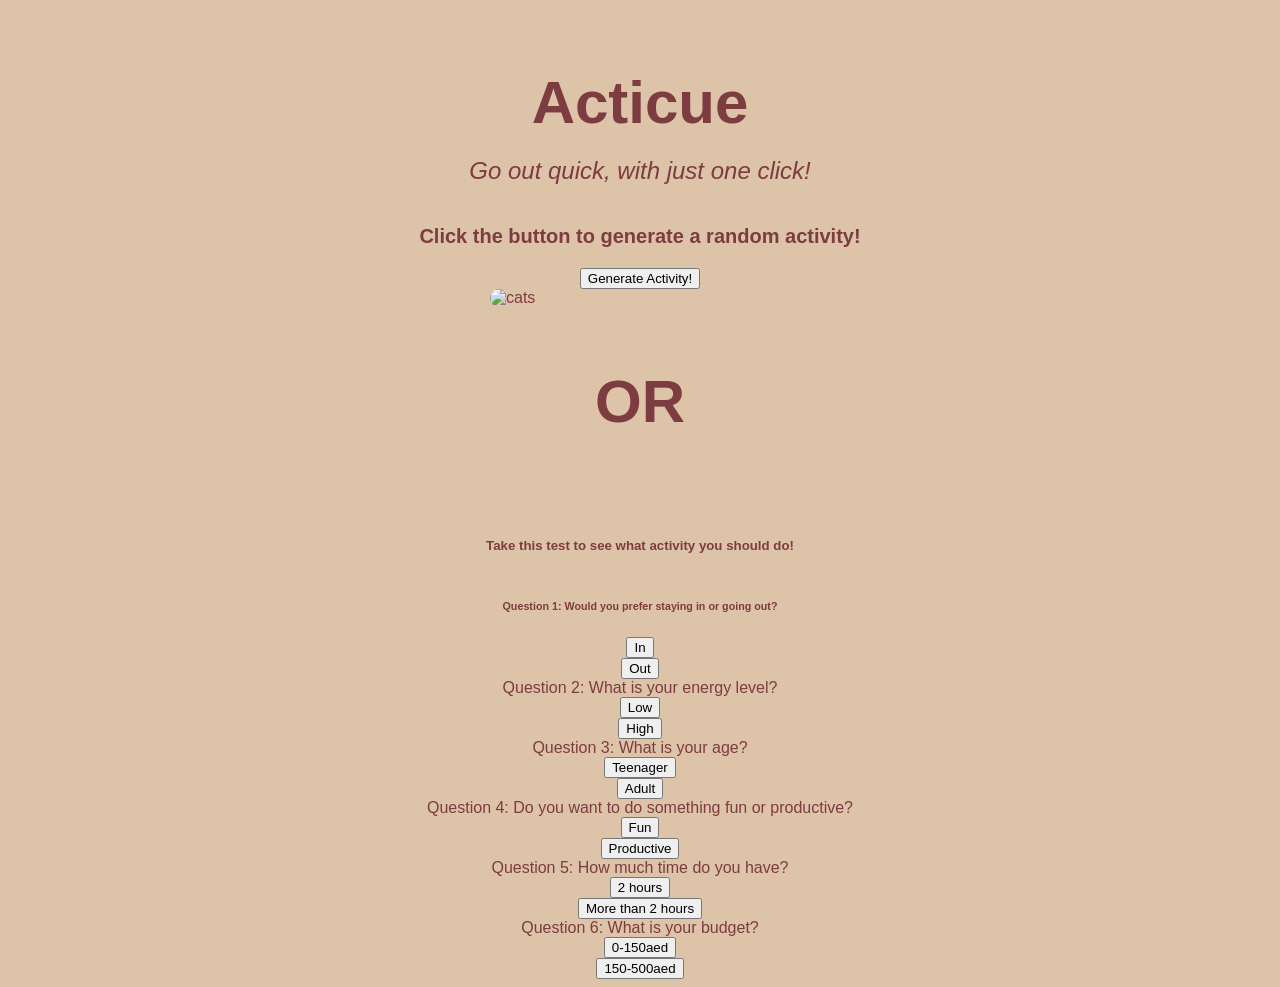
==== index.html @ e68e8514 "Rename sunbeam.html to index.html" ====
<!doctype html>
<html lang="en">
    <head>
        <meta charset="UTF-8"
        <meta name="viewport" content="width=device-width, initial-scale=1.0" />
        <title>Document</title>
        <link rel="stylesheet" href="./styles.css" />
    </head>
    <body>
        <header></header>
        <main>
            <h1>Acticue</h1>
            <h2>Go out quick, with just one click!</h2>
            <h3>Click the button to generate a random activity!</h3> 
            <button onclick="GenerateActivity()">Generate Activity!</button>
            <div>
                 


            </div>
            <img src="C:\Users\obere\Downloads\WhatsApp Image 2026-08-29 at 13.14.04.jpeg" alt="cats" />
            <h4>OR</h4>     
            <h5>Take this test to see what activity you should do!</h5>
            <h6> Question 1: Would you prefer staying in or going out?</h6> 
            <button id="1">In</button>
            <button id="2">Out</button>
            <h7> Question 2: What is your energy level?</h7>   
            <button id1="3"+id>Low</button>
            <button id1="4"+id>High</button>
            <h8>Question 3: What is your age?</h8>   
            <button id2="5"+id1>Teenager</button>
            <button id2="6"+id1>Adult</button>
            <h9>Question 4: Do you want to do something fun or productive?</h9>   
            <button id3="7"+id2>Fun</button>
            <button id3="8"+id2>Productive</button>
            <h10>Question 5: How much time do you have?</h10>   
            <button id4="9"+id3>2 hours</button>
            <button id4="10"+id3>More than 2 hours</button>
            <h11>Question 6: What is your budget?</h11>   
            <button id5="11"+id4>0-150aed</button>
            <button id5="12"+id4>150-500aed</button>

            <div id="quizResult"></div>
           
        
         </main>
        <footer></footer>
    </body>
    <script src="./script.js"></script>
</html>
---- styles.css ----
*{
    font-family: 'Comic Sans MS', cursive, sans-serif;
}
main {
    display: flex;
    flex-direction: column;
    align-items: center;
    justify-content: center;
}
body {
    background-color: #ddc3a8;
    color: #7d3c40;
}
h1 {
    font-size: 60px;
    margin: 0;
    margin-top: 60px;
}
h2 {
    font-style: italic;
    font-weight: 500;
}
img {
    width: 300px;
    border-radius: 20px;
}
h3 {
    font-size: 20px;
    margin-top: 20px;
}
h4 {
    font-size: 60px;
    margin-top: 60px;
}
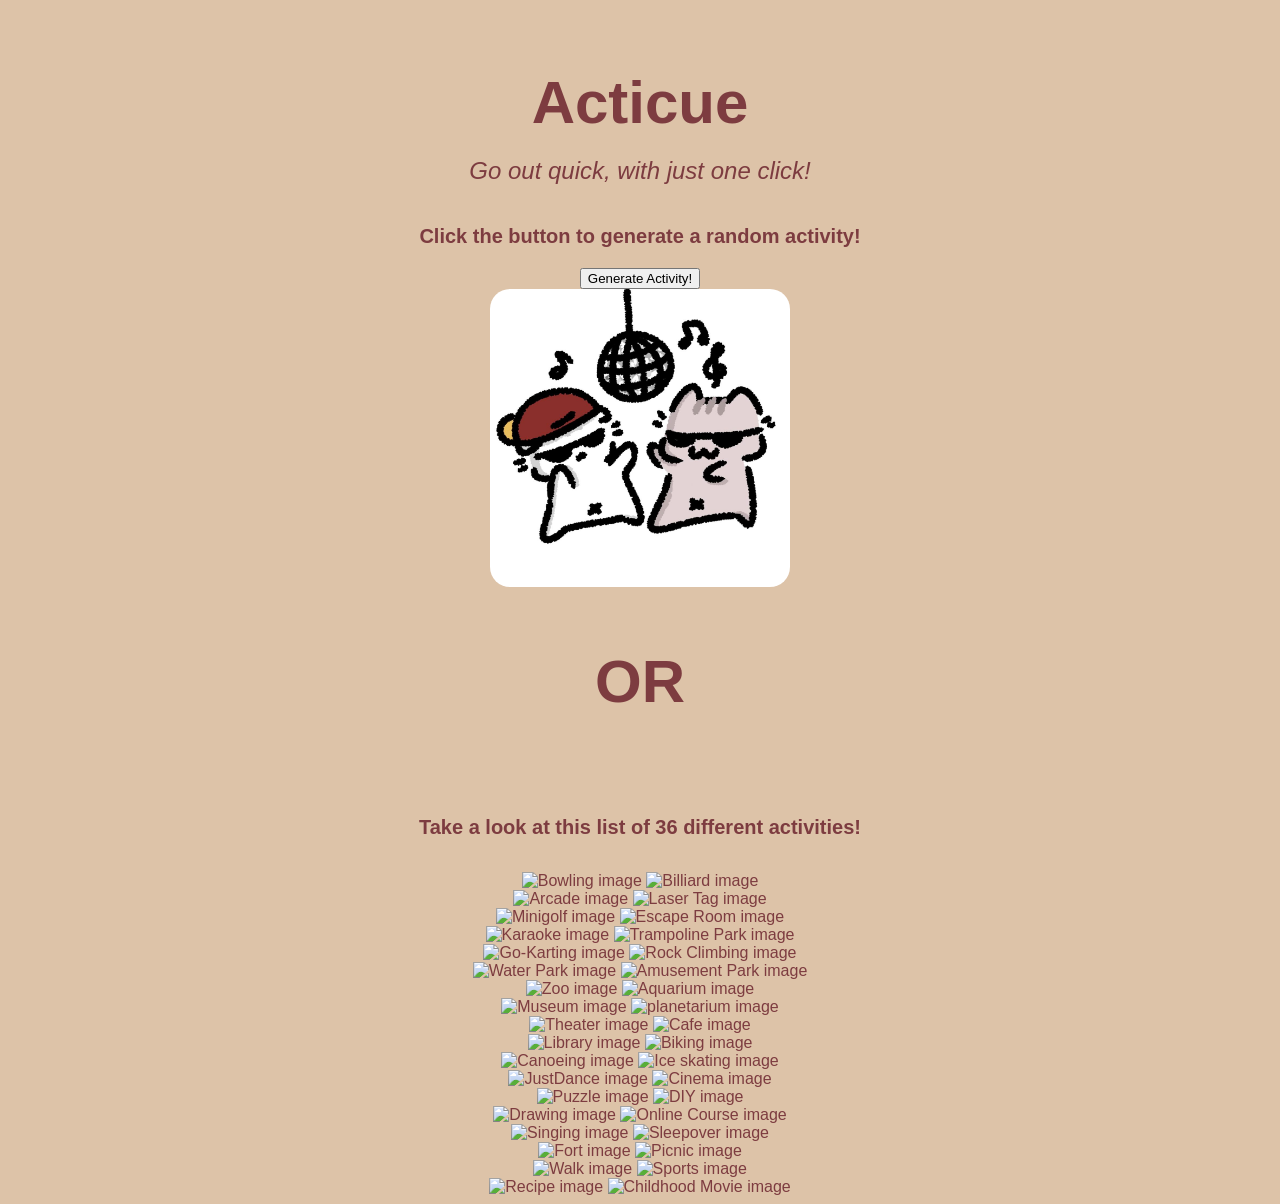
==== commit ca6f36dc: "Rename sunbeam.html to index.html" ====
--- a/index.html
+++ b/index.html
@@ -1,9 +1,9 @@
 <!doctype html>
 <html lang="en">
     <head>
-        <meta charset="UTF-8"
+        <meta charset="UTF-8" />
         <meta name="viewport" content="width=device-width, initial-scale=1.0" />
-        <title>Document</title>
+        <title>Acticue</title>
         <link rel="stylesheet" href="./styles.css" />
     </head>
     <body>
@@ -18,31 +18,82 @@
 
 
             </div>
-            <img src="C:\Users\obere\Downloads\WhatsApp Image 2026-08-29 at 13.14.04.jpeg" alt="cats" />
+            <img id="dancing-cats" src="WhatsApp Image 2026-08-29 at 13.14.04.jpeg" alt="dancing cats =P" />
             <h4>OR</h4>     
-            <h5>Take this test to see what activity you should do!</h5>
-            <h6> Question 1: Would you prefer staying in or going out?</h6> 
-            <button id="1">In</button>
-            <button id="2">Out</button>
-            <h7> Question 2: What is your energy level?</h7>   
-            <button id1="3"+id>Low</button>
-            <button id1="4"+id>High</button>
-            <h8>Question 3: What is your age?</h8>   
-            <button id2="5"+id1>Teenager</button>
-            <button id2="6"+id1>Adult</button>
-            <h9>Question 4: Do you want to do something fun or productive?</h9>   
-            <button id3="7"+id2>Fun</button>
-            <button id3="8"+id2>Productive</button>
-            <h10>Question 5: How much time do you have?</h10>   
-            <button id4="9"+id3>2 hours</button>
-            <button id4="10"+id3>More than 2 hours</button>
-            <h11>Question 6: What is your budget?</h11>   
-            <button id5="11"+id4>0-150aed</button>
-            <button id5="12"+id4>150-500aed</button>
-
-            <div id="quizResult"></div>
-           
-        
+            <h5>Take a look at this list of 36 different activities!</h5>
+            
+            <div class="row1">
+                <img src="C:\Users\obere\Downloads\bowlingactivity.png" alt="Bowling image">
+                <img src="C:\Users\obere\Downloads\Billiard.jpeg" alt="Billiard image">
+            </div>
+            <div class="row2">
+                <img src="C:\Users\obere\Downloads\arcade.jpeg" alt="Arcade image">
+                <img src="C:\Users\obere\Downloads\lasertag.jpeg" alt="Laser Tag image">
+            </div>
+            <div class="row3">
+                <img src="C:\Users\obere\Downloads\minigolf.jpeg" alt="Minigolf image">
+                <img src="C:\Users\obere\Downloads\escaperoom.jpeg" alt="Escape Room image">
+            </div>
+            <div class="row4">
+                <img src="C:\Users\obere\Downloads\karaoke.jpeg" alt="Karaoke image">
+                <img src="C:\Users\obere\Downloads\trampolinepark.jpeg" alt="Trampoline Park image">
+            </div>
+            <div class="row5">
+                <img src="C:\Users\obere\Downloads\gokarting.jpeg" alt="Go-Karting image">
+                <img src="C:\Users\obere\Downloads\Acticue\rockclimb.jpeg" alt="Rock Climbing image">
+            </div>
+            <div class="row6">
+                <img src="C:\Users\obere\Downloads\Acticue\waterpark.jpeg" alt="Water Park image">
+                <img src="C:\Users\obere\Downloads\Acticue\amusementpark.jpeg" alt="Amusement Park image">
+            </div>
+            <div class="row7">
+                <img src="C:\Users\obere\Downloads\Acticue\animal.jpeg" alt="Zoo image">
+                <img src="C:\Users\obere\Downloads\Acticue\aquarium.jpeg" alt="Aquarium image">
+            </div>
+            <div class="row8">
+                <img src="C:\Users\obere\Downloads\Acticue\museum.jpeg" alt="Museum image">
+                <img src="C:\Users\obere\Downloads\Acticue\planetarium.jpeg" alt="planetarium image">
+            </div>
+            <div class="row9">
+                <img src="C:\Users\obere\Downloads\Acticue\theatre.jpeg" alt="Theater image">
+                <img src="C:\Users\obere\Downloads\Acticue\cafe.jpeg" alt="Cafe image">
+            </div>
+            <div class="row10">
+                <img src="C:\Users\obere\Downloads\Acticue\library.jpeg" alt="Library image">
+                <img src="C:\Users\obere\Downloads\Acticue\biking.jpeg" alt="Biking image">
+            </div>
+            <div class="row11">
+                <img src="C:\Users\obere\Downloads\canoeing.jpeg" alt="Canoeing image">
+                <img src="C:\Users\obere\Downloads\Acticue\iceskating.jpeg" alt="Ice skating image">
+            </div>
+            <div class="row12">
+                <img src="C:\Users\obere\Downloads\Acticue\justdance.jpeg" alt="JustDance image">
+                <img src="C:\Users\obere\Downloads\Acticue\cinema.jpeg" alt="Cinema image">
+            </div>
+            <div class="row13">
+                <img src="C:\Users\obere\Downloads\puzzle.jpeg" alt="Puzzle image">
+                <img src="C:\Users\obere\Downloads\DIY.jpeg" alt="DIY image">
+            </div>
+            <div class="row14">
+                <img src="C:\Users\obere\Downloads\draw.jpeg" alt="Drawing image">
+                <img src="C:\Users\obere\Downloads\course.jpeg" alt="Online Course image">
+            </div>
+            <div class="row15">
+                <img src="C:\Users\obere\Downloads\sing.jpeg" alt="Singing image">
+                <img src="C:\Users\obere\Downloads\sleepover.jpeg" alt="Sleepover image">
+            </div>
+            <div class="row16">
+                <img src="C:\Users\obere\Downloads\fort.jpeg" alt="Fort image">
+                <img src="C:\Users\obere\Downloads\picnic.jpeg" alt="Picnic image">
+            </div>
+            <div class="row17">
+                <img src="C:\Users\obere\Downloads\walk.jpeg" alt="Walk image">
+                <img src="C:\Users\obere\Downloads\sport.jpeg" alt="Sports image">
+            </div>
+            <div class="row18">
+                <img id="recipe" src="C:\Users\obere\Downloads\recipe.jpeg" alt="Recipe image">
+                <img id="childmovie" src="C:\Users\obere\Downloads\childhoodmovie.jpeg" alt="Childhood Movie image">
+            </div>
          </main>
         <footer></footer>
     </body>
--- a/styles.css
+++ b/styles.css
@@ -20,7 +20,7 @@
     font-style: italic;
     font-weight: 500;
 }
-img {
+#dancing-cats {
     width: 300px;
     border-radius: 20px;
 }
@@ -31,4 +31,62 @@
 h4 {
     font-size: 60px;
     margin-top: 60px;
+}
+h5 {
+    font-size: 20px;
+    margin-top: 20px;
+}
+.row1 img {
+  width: 600px;
+}
+.row2 img {
+  width: 600px;
+}
+.row3 img {
+  width: 600px;
+}
+.row4 img {
+  width: 600px;
+}
+.row5 img {
+  width: 600px;
+}
+.row6 img {
+  width: 600px;
+}
+.row7 img {
+  width: 600px;
+}
+.row8 img {
+  width: 600px;
+}
+.row9 img {
+  width: 600px;
+}
+.row10 img {
+  width: 600px;
+}
+.row11 img {
+  width: 600px;
+}
+.row12 img {
+  width: 600px;
+}
+.row13 img {
+  width: 600px;
+}
+.row14 img {
+  width: 600px;
+}
+.row15 img {
+  width: 600px;
+}
+.row16 img {
+  width: 600px;
+}
+.row17 img {
+  width: 600px;
+}
+.row18 img {
+    width: 600px;
 }
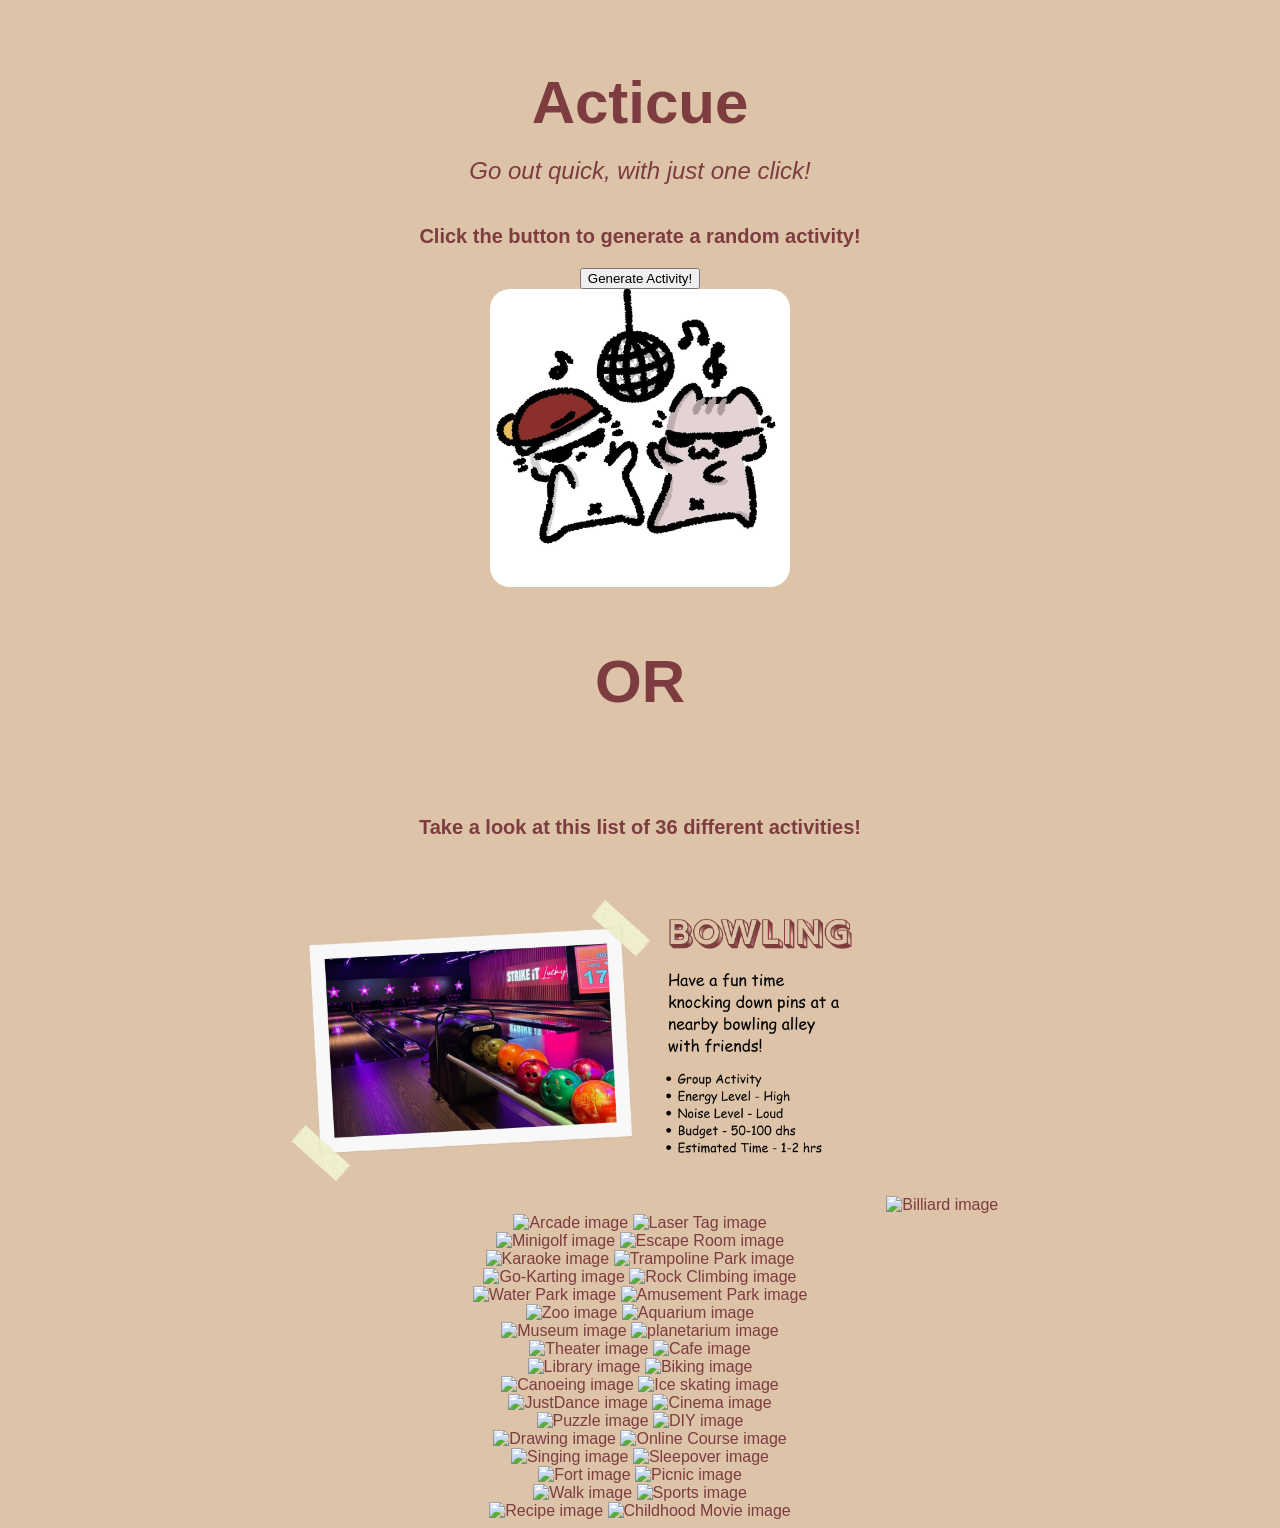
==== commit d7b1878f: "Update index.html" ====
--- a/index.html
+++ b/index.html
@@ -23,7 +23,7 @@
             <h5>Take a look at this list of 36 different activities!</h5>
             
             <div class="row1">
-                <img src="C:\Users\obere\Downloads\bowlingactivity.png" alt="Bowling image">
+                <img src="bowlingactivity.png" alt="Bowling image">
                 <img src="C:\Users\obere\Downloads\Billiard.jpeg" alt="Billiard image">
             </div>
             <div class="row2">
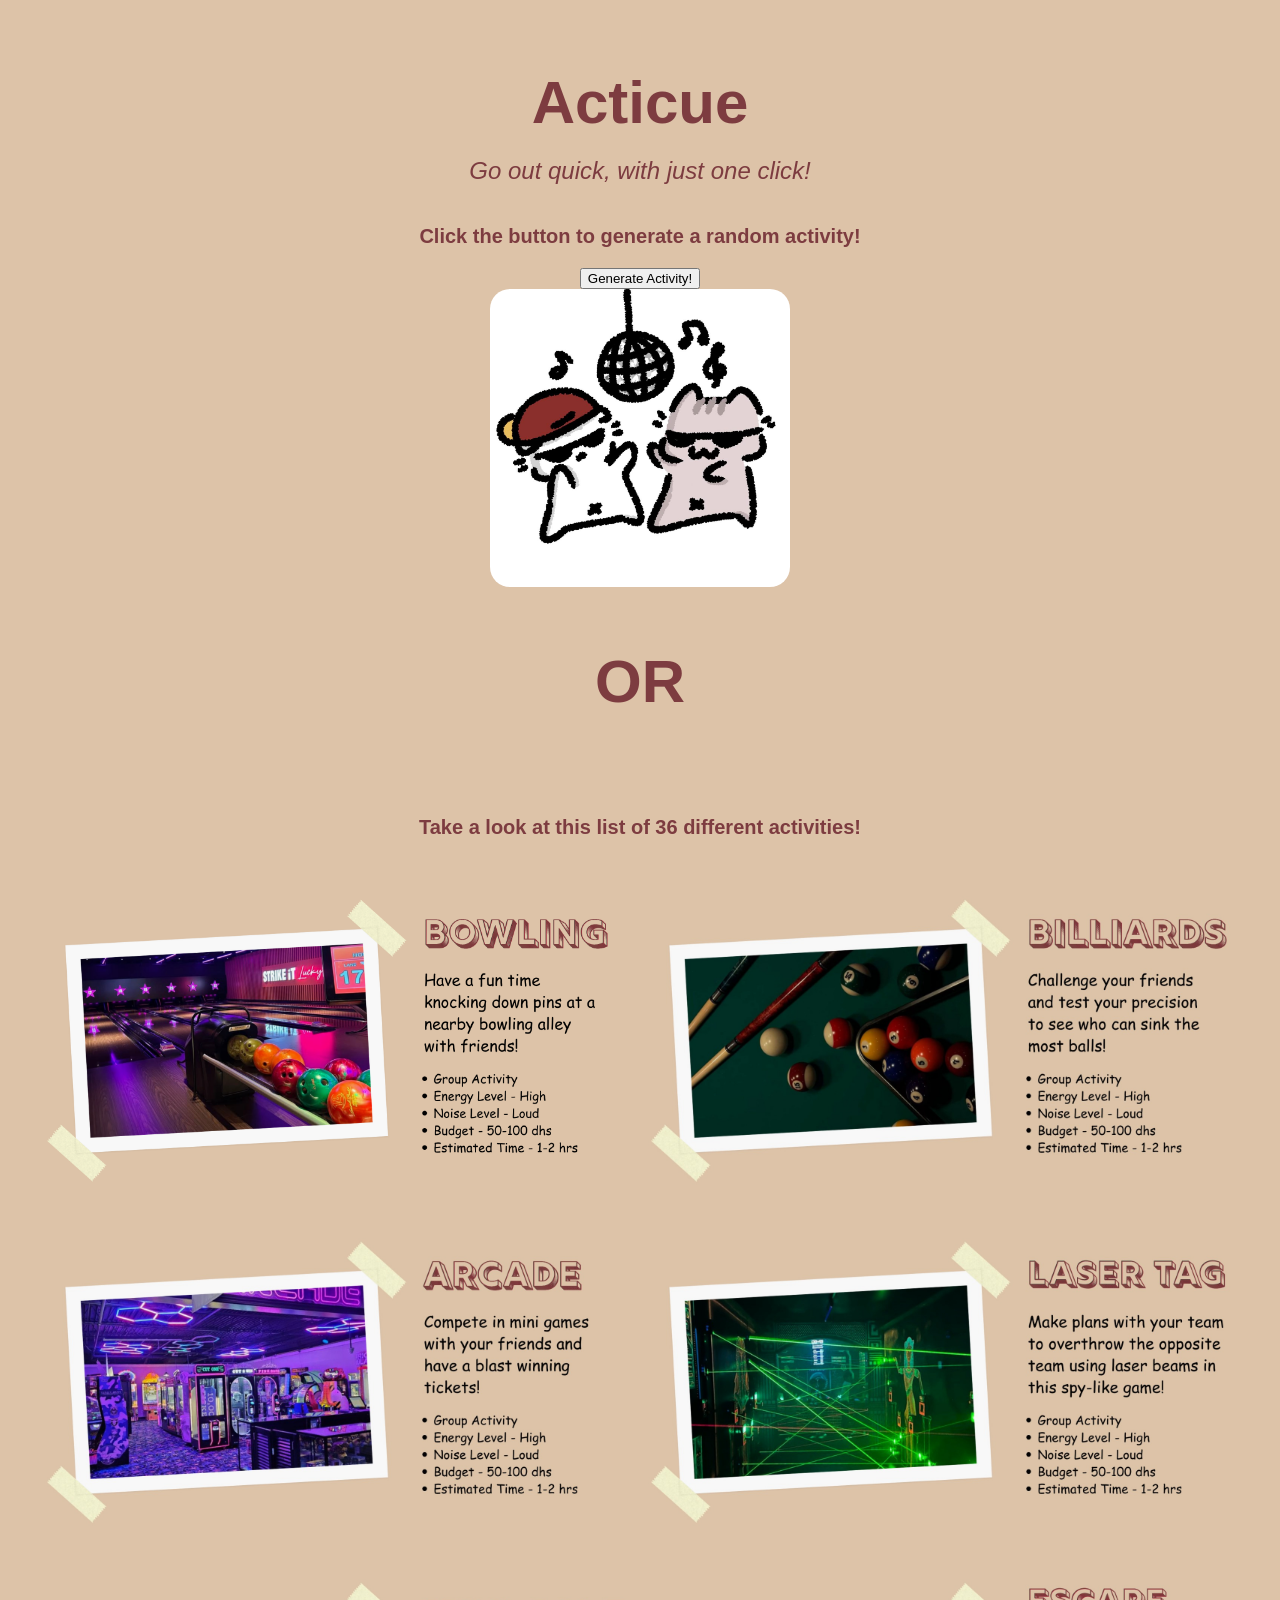
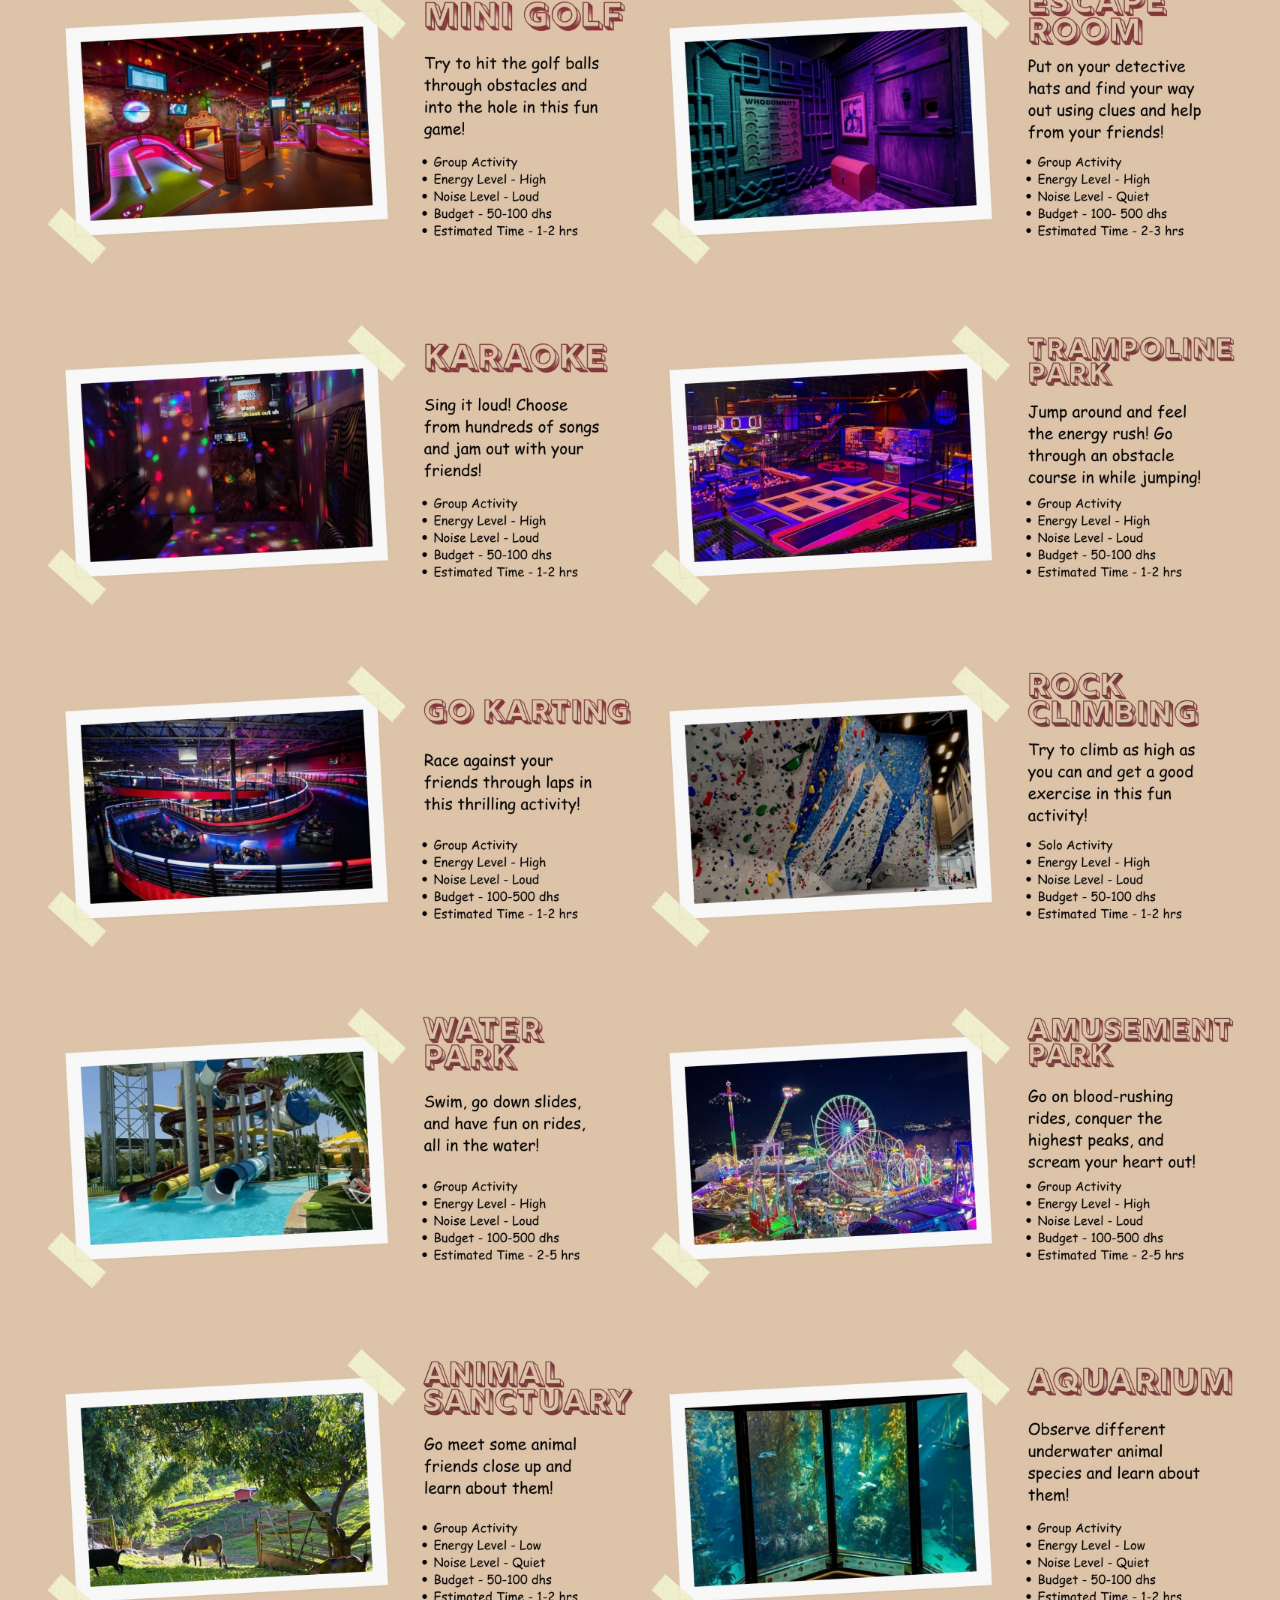
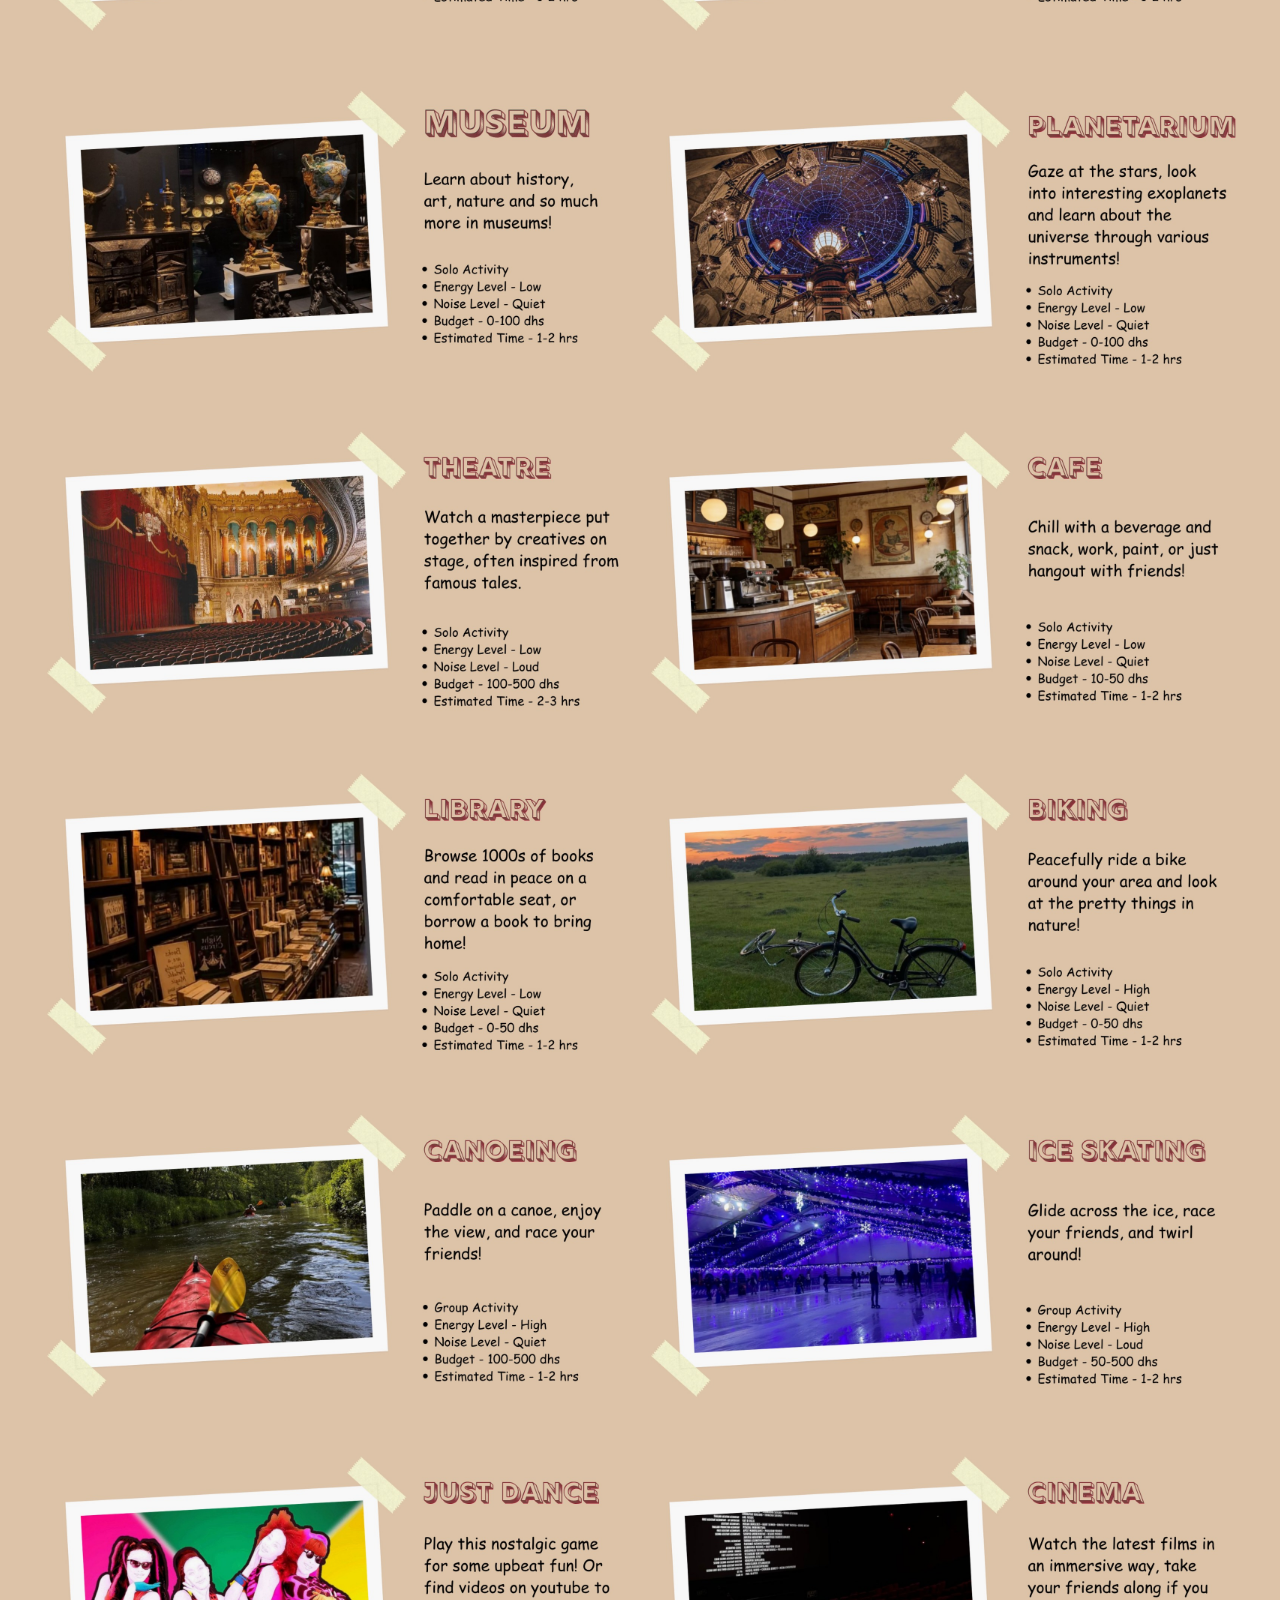
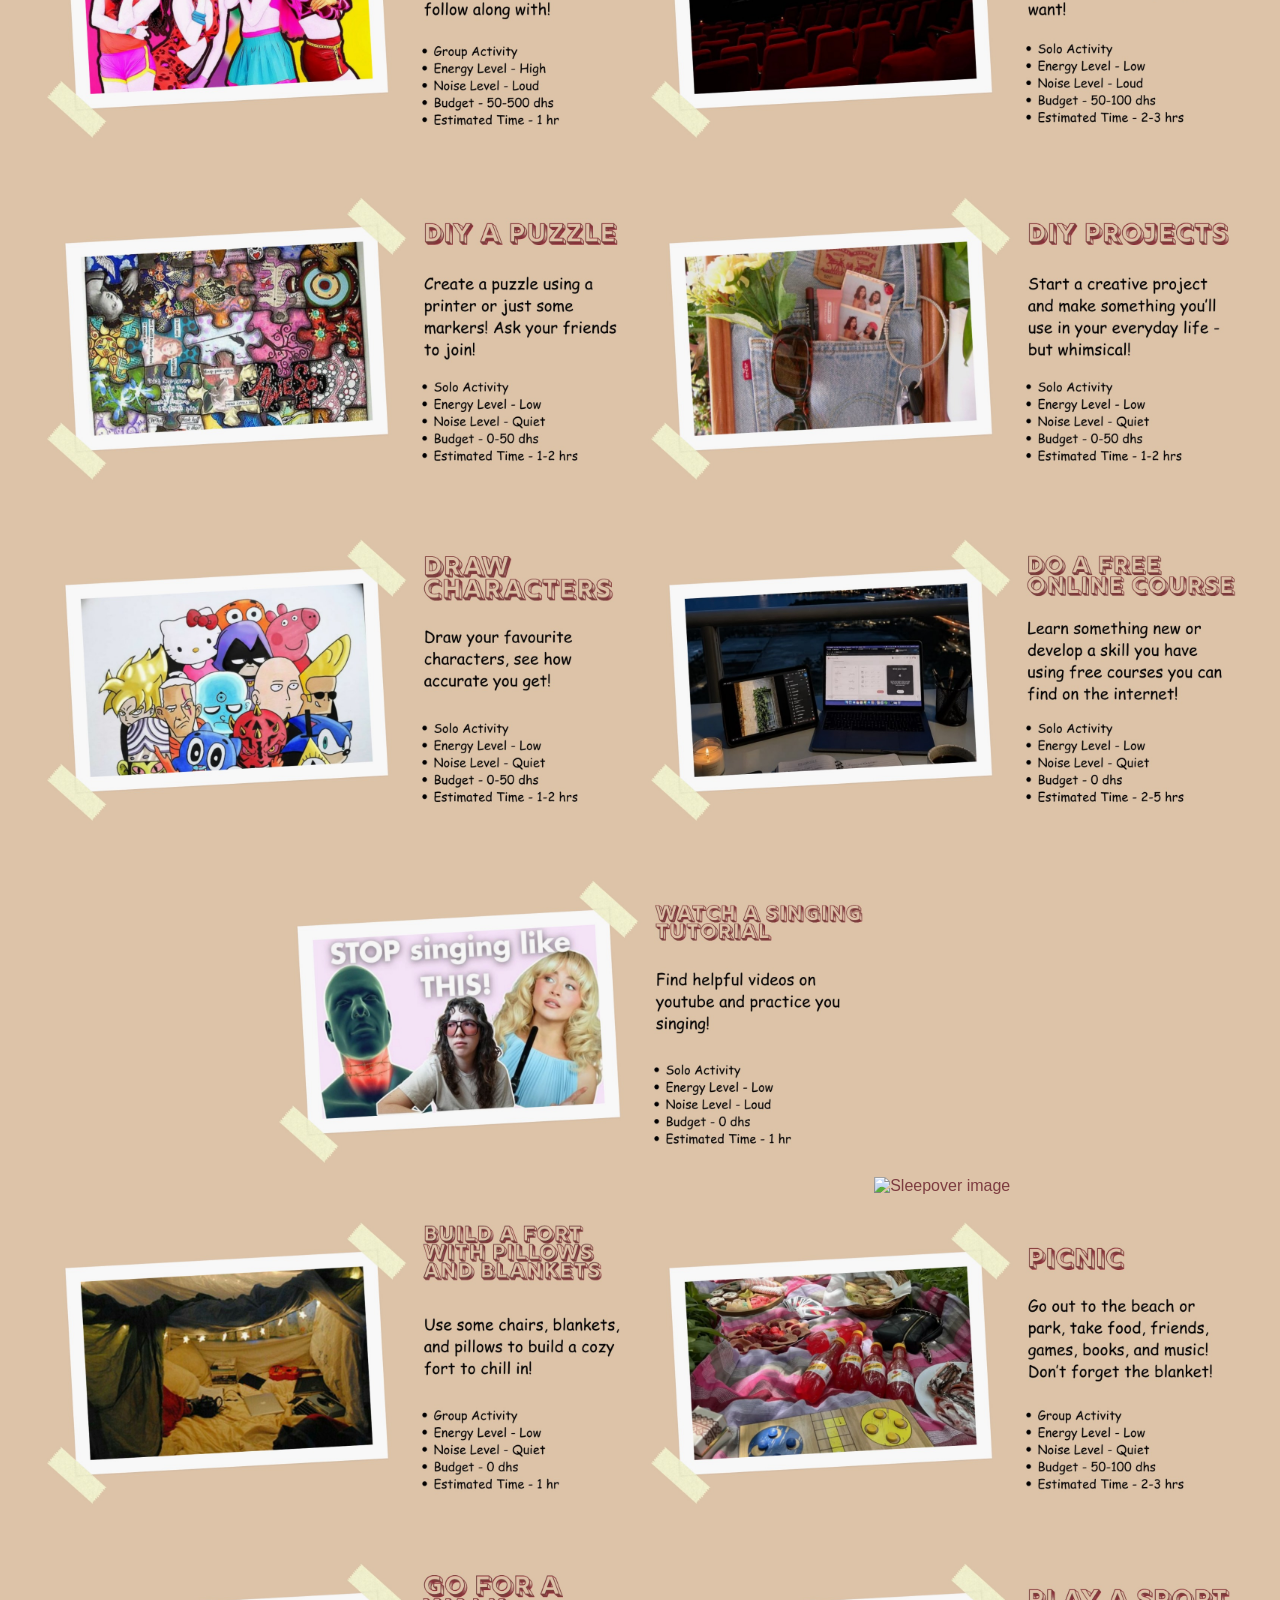
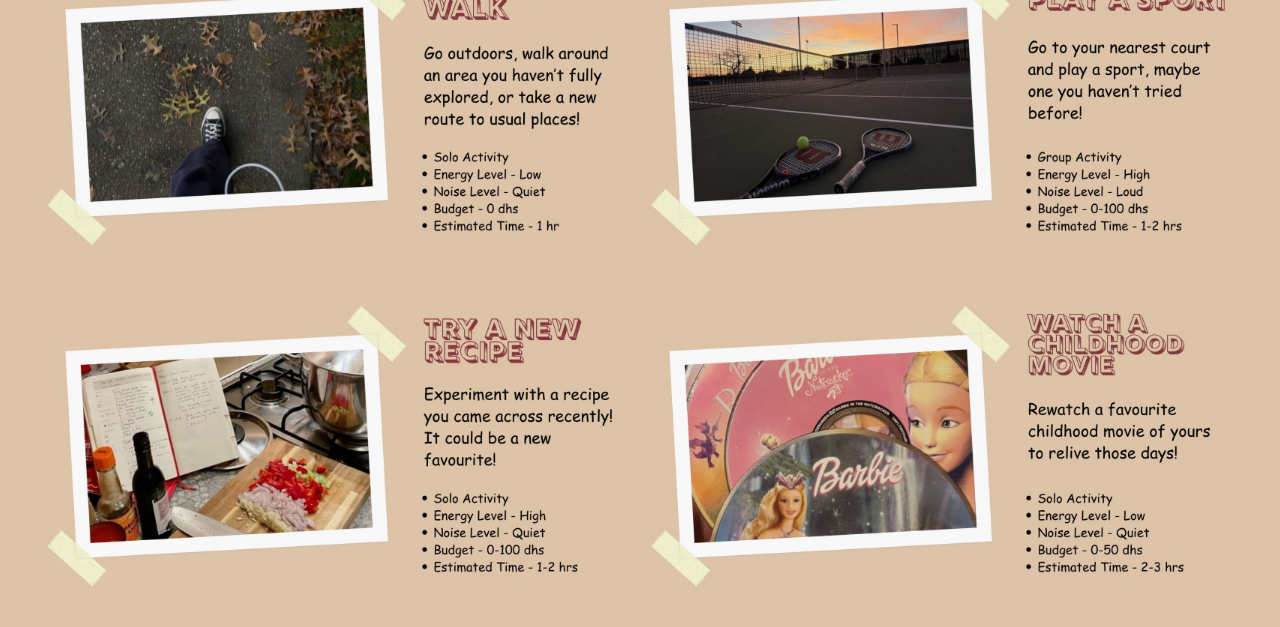
==== commit 7c96f943: "Update index.html" ====
--- a/index.html
+++ b/index.html
@@ -24,75 +24,75 @@
             
             <div class="row1">
                 <img src="bowlingactivity.png" alt="Bowling image">
-                <img src="C:\Users\obere\Downloads\Billiard.jpeg" alt="Billiard image">
+                <img src="Billiard.jpeg" alt="Billiard image">
             </div>
             <div class="row2">
-                <img src="C:\Users\obere\Downloads\arcade.jpeg" alt="Arcade image">
-                <img src="C:\Users\obere\Downloads\lasertag.jpeg" alt="Laser Tag image">
+                <img src="arcade.jpeg" alt="Arcade image">
+                <img src="lasertag.jpeg" alt="Laser Tag image">
             </div>
             <div class="row3">
-                <img src="C:\Users\obere\Downloads\minigolf.jpeg" alt="Minigolf image">
-                <img src="C:\Users\obere\Downloads\escaperoom.jpeg" alt="Escape Room image">
+                <img src="minigolf.jpeg" alt="Minigolf image">
+                <img src="escaperoom.jpeg" alt="Escape Room image">
             </div>
             <div class="row4">
-                <img src="C:\Users\obere\Downloads\karaoke.jpeg" alt="Karaoke image">
-                <img src="C:\Users\obere\Downloads\trampolinepark.jpeg" alt="Trampoline Park image">
+                <img src="karaoke.jpeg" alt="Karaoke image">
+                <img src="trampolinepark.jpeg" alt="Trampoline Park image">
             </div>
             <div class="row5">
-                <img src="C:\Users\obere\Downloads\gokarting.jpeg" alt="Go-Karting image">
-                <img src="C:\Users\obere\Downloads\Acticue\rockclimb.jpeg" alt="Rock Climbing image">
+                <img src="gokarting.jpeg" alt="Go-Karting image">
+                <img src="rockclimb.jpeg" alt="Rock Climbing image">
             </div>
             <div class="row6">
-                <img src="C:\Users\obere\Downloads\Acticue\waterpark.jpeg" alt="Water Park image">
-                <img src="C:\Users\obere\Downloads\Acticue\amusementpark.jpeg" alt="Amusement Park image">
+                <img src="waterpark.jpeg" alt="Water Park image">
+                <img src="amusementpark.jpeg" alt="Amusement Park image">
             </div>
             <div class="row7">
-                <img src="C:\Users\obere\Downloads\Acticue\animal.jpeg" alt="Zoo image">
-                <img src="C:\Users\obere\Downloads\Acticue\aquarium.jpeg" alt="Aquarium image">
+                <img src="animal.jpeg" alt="Zoo image">
+                <img src="aquarium.jpeg" alt="Aquarium image">
             </div>
             <div class="row8">
-                <img src="C:\Users\obere\Downloads\Acticue\museum.jpeg" alt="Museum image">
-                <img src="C:\Users\obere\Downloads\Acticue\planetarium.jpeg" alt="planetarium image">
+                <img src="museum.jpeg" alt="Museum image">
+                <img src="planetarium.jpeg" alt="planetarium image">
             </div>
             <div class="row9">
-                <img src="C:\Users\obere\Downloads\Acticue\theatre.jpeg" alt="Theater image">
-                <img src="C:\Users\obere\Downloads\Acticue\cafe.jpeg" alt="Cafe image">
+                <img src="theatre.jpeg" alt="Theater image">
+                <img src="cafe.jpeg" alt="Cafe image">
             </div>
             <div class="row10">
-                <img src="C:\Users\obere\Downloads\Acticue\library.jpeg" alt="Library image">
-                <img src="C:\Users\obere\Downloads\Acticue\biking.jpeg" alt="Biking image">
+                <img src="library.jpeg" alt="Library image">
+                <img src="biking.jpeg" alt="Biking image">
             </div>
             <div class="row11">
-                <img src="C:\Users\obere\Downloads\canoeing.jpeg" alt="Canoeing image">
-                <img src="C:\Users\obere\Downloads\Acticue\iceskating.jpeg" alt="Ice skating image">
+                <img src="canoeing.jpeg" alt="Canoeing image">
+                <img src="iceskating.jpeg" alt="Ice skating image">
             </div>
             <div class="row12">
-                <img src="C:\Users\obere\Downloads\Acticue\justdance.jpeg" alt="JustDance image">
-                <img src="C:\Users\obere\Downloads\Acticue\cinema.jpeg" alt="Cinema image">
+                <img src="justdance.jpeg" alt="JustDance image">
+                <img src="cinema.jpeg" alt="Cinema image">
             </div>
             <div class="row13">
-                <img src="C:\Users\obere\Downloads\puzzle.jpeg" alt="Puzzle image">
-                <img src="C:\Users\obere\Downloads\DIY.jpeg" alt="DIY image">
+                <img src="puzzle.jpeg" alt="Puzzle image">
+                <img src="DIY.jpeg" alt="DIY image">
             </div>
             <div class="row14">
-                <img src="C:\Users\obere\Downloads\draw.jpeg" alt="Drawing image">
-                <img src="C:\Users\obere\Downloads\course.jpeg" alt="Online Course image">
+                <img src="draw.jpeg" alt="Drawing image">
+                <img src="course.jpeg" alt="Online Course image">
             </div>
             <div class="row15">
-                <img src="C:\Users\obere\Downloads\sing.jpeg" alt="Singing image">
+                <img src="sing.jpeg" alt="Singing image">
                 <img src="C:\Users\obere\Downloads\sleepover.jpeg" alt="Sleepover image">
             </div>
             <div class="row16">
-                <img src="C:\Users\obere\Downloads\fort.jpeg" alt="Fort image">
-                <img src="C:\Users\obere\Downloads\picnic.jpeg" alt="Picnic image">
+                <img src="fort.jpeg" alt="Fort image">
+                <img src="picnic.jpeg" alt="Picnic image">
             </div>
             <div class="row17">
-                <img src="C:\Users\obere\Downloads\walk.jpeg" alt="Walk image">
-                <img src="C:\Users\obere\Downloads\sport.jpeg" alt="Sports image">
+                <img src="walk.jpeg" alt="Walk image">
+                <img src="sport.jpeg" alt="Sports image">
             </div>
             <div class="row18">
-                <img id="recipe" src="C:\Users\obere\Downloads\recipe.jpeg" alt="Recipe image">
-                <img id="childmovie" src="C:\Users\obere\Downloads\childhoodmovie.jpeg" alt="Childhood Movie image">
+                <img id="recipe" src="recipe.jpeg" alt="Recipe image">
+                <img id="childmovie" src="childhoodmovie.jpeg" alt="Childhood Movie image">
             </div>
          </main>
         <footer></footer>
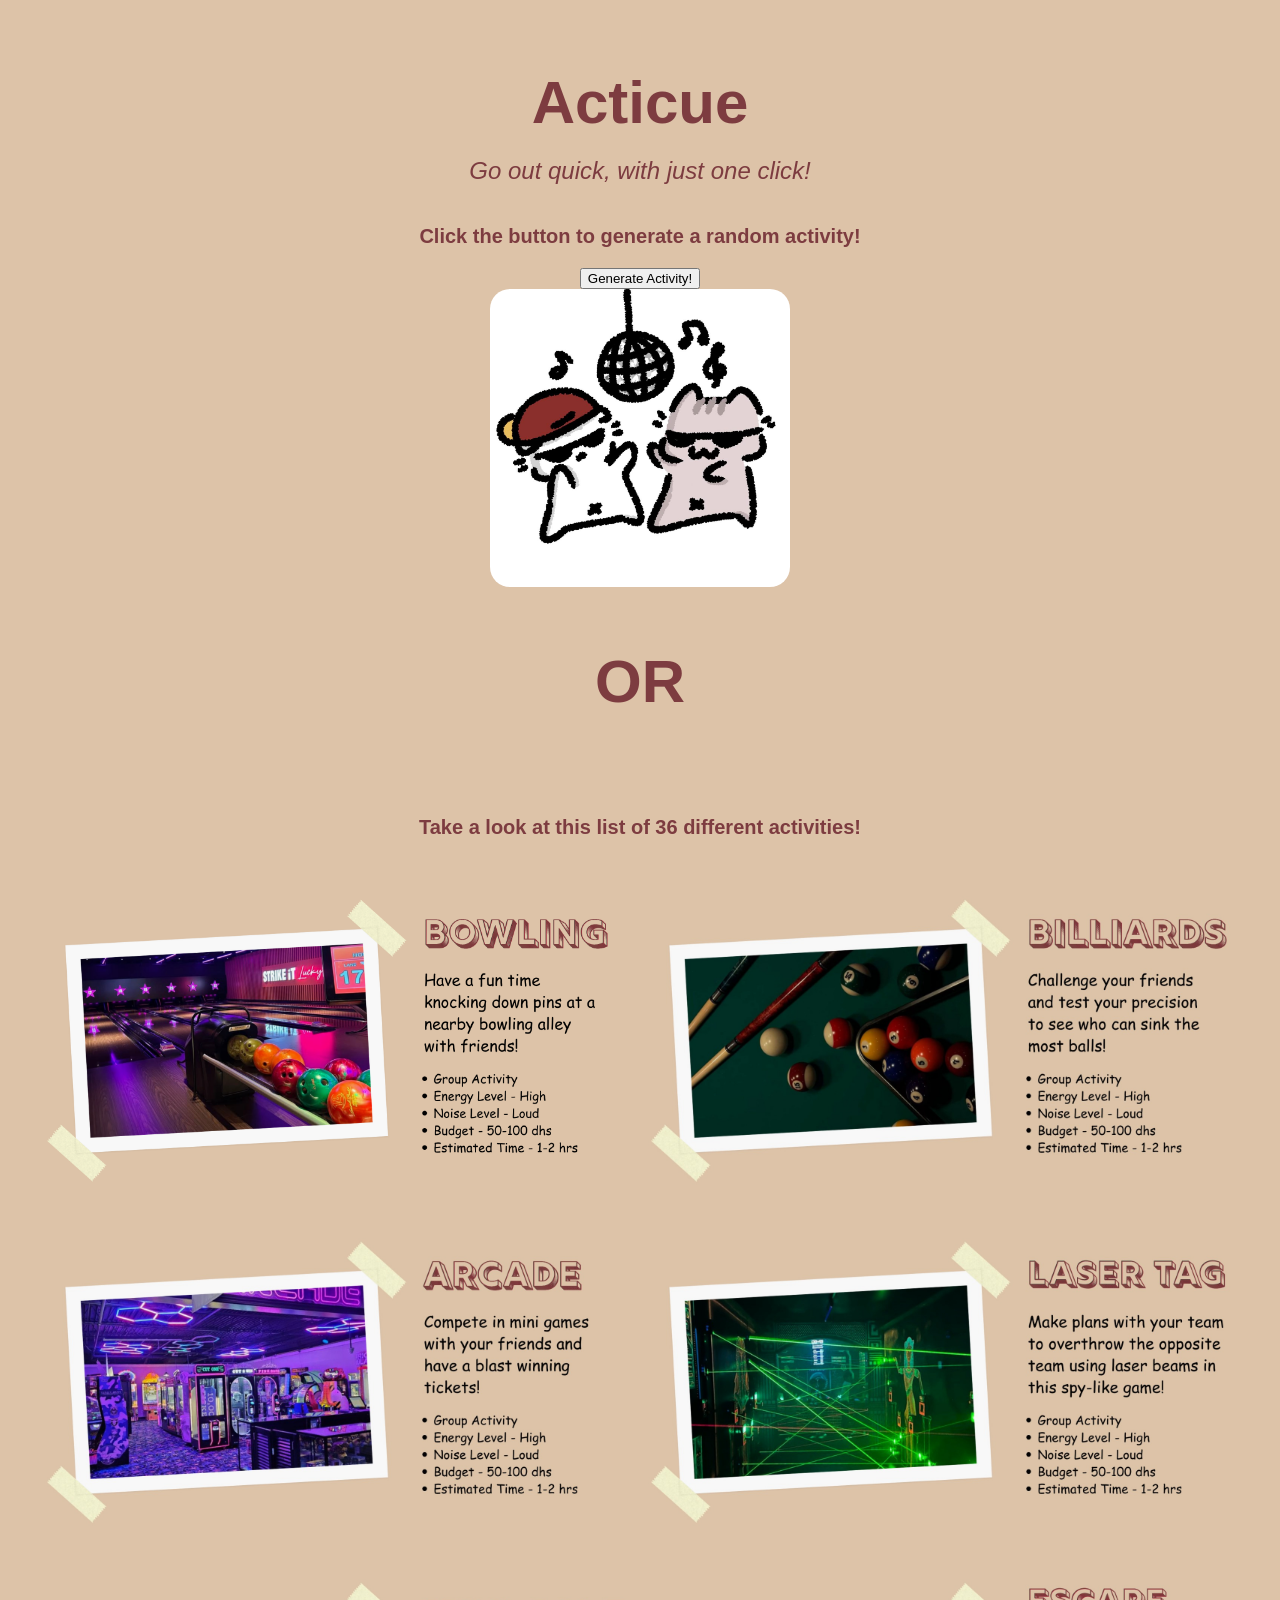
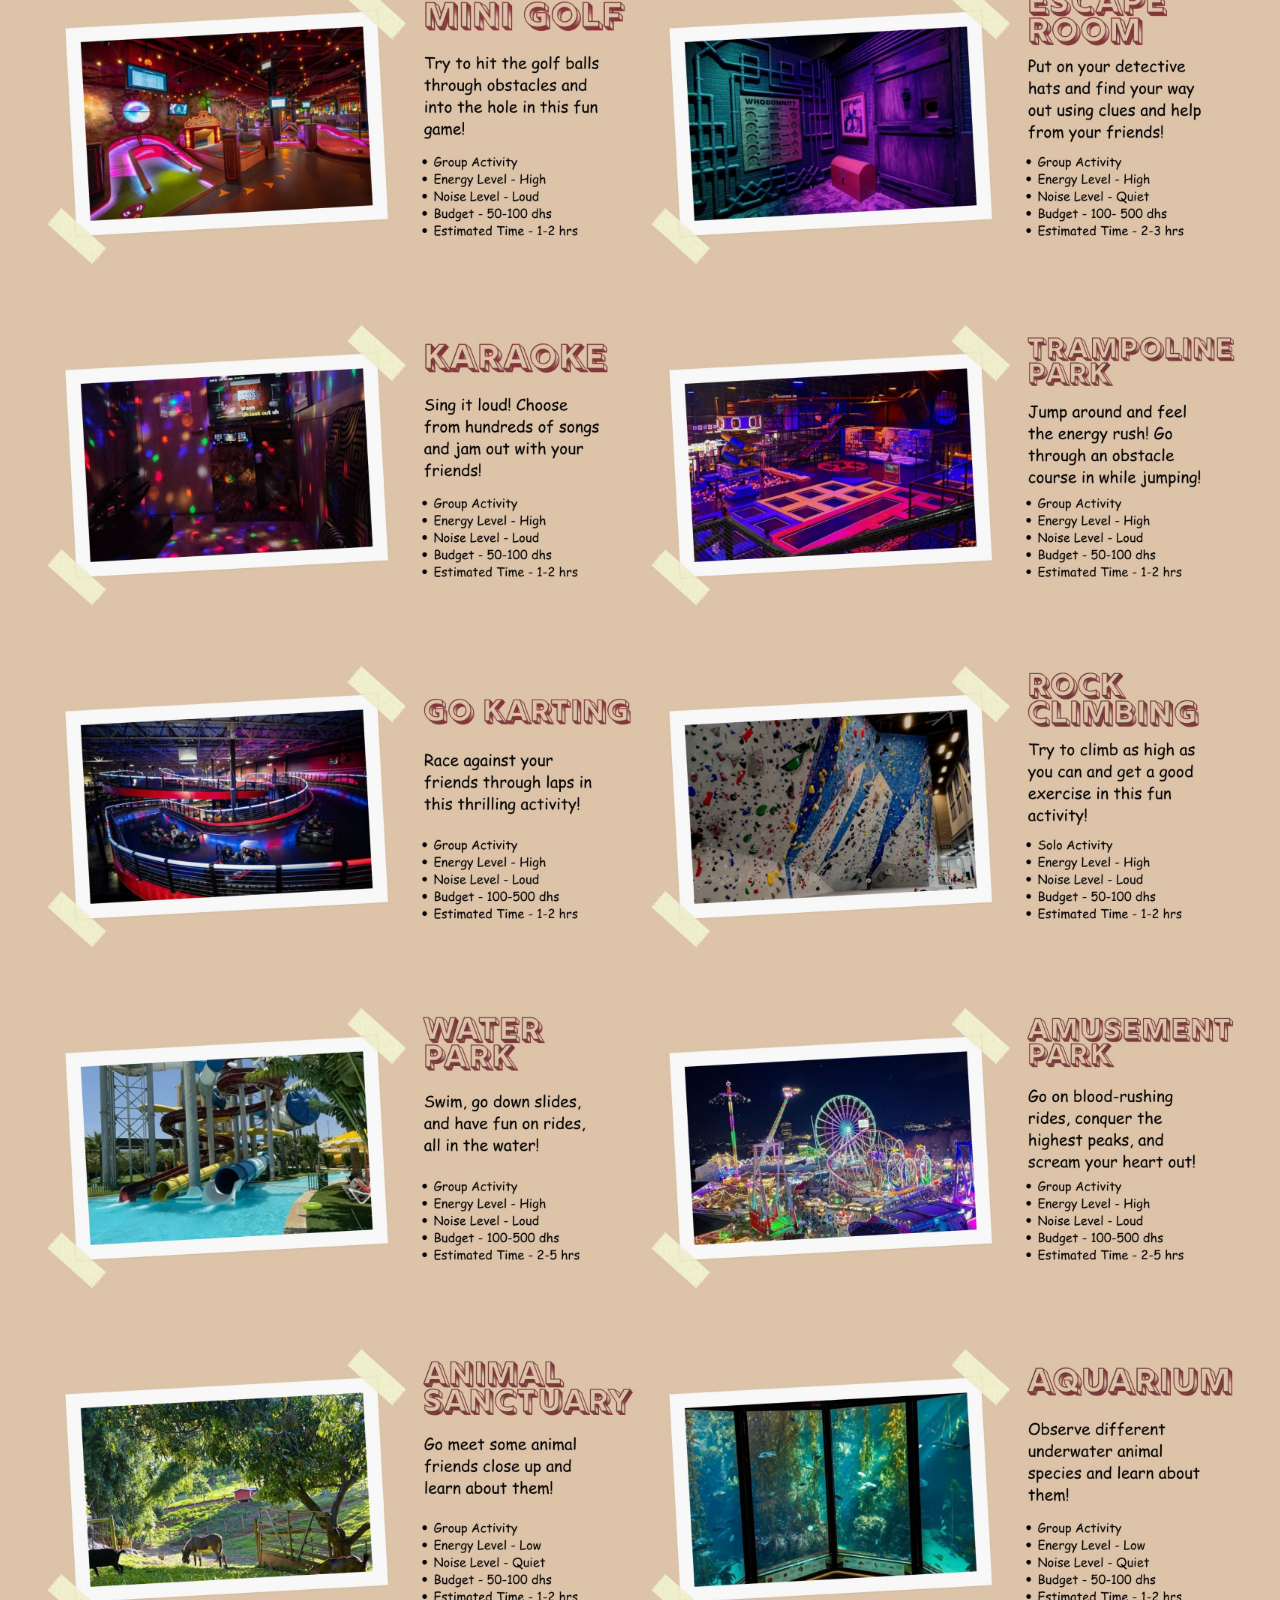
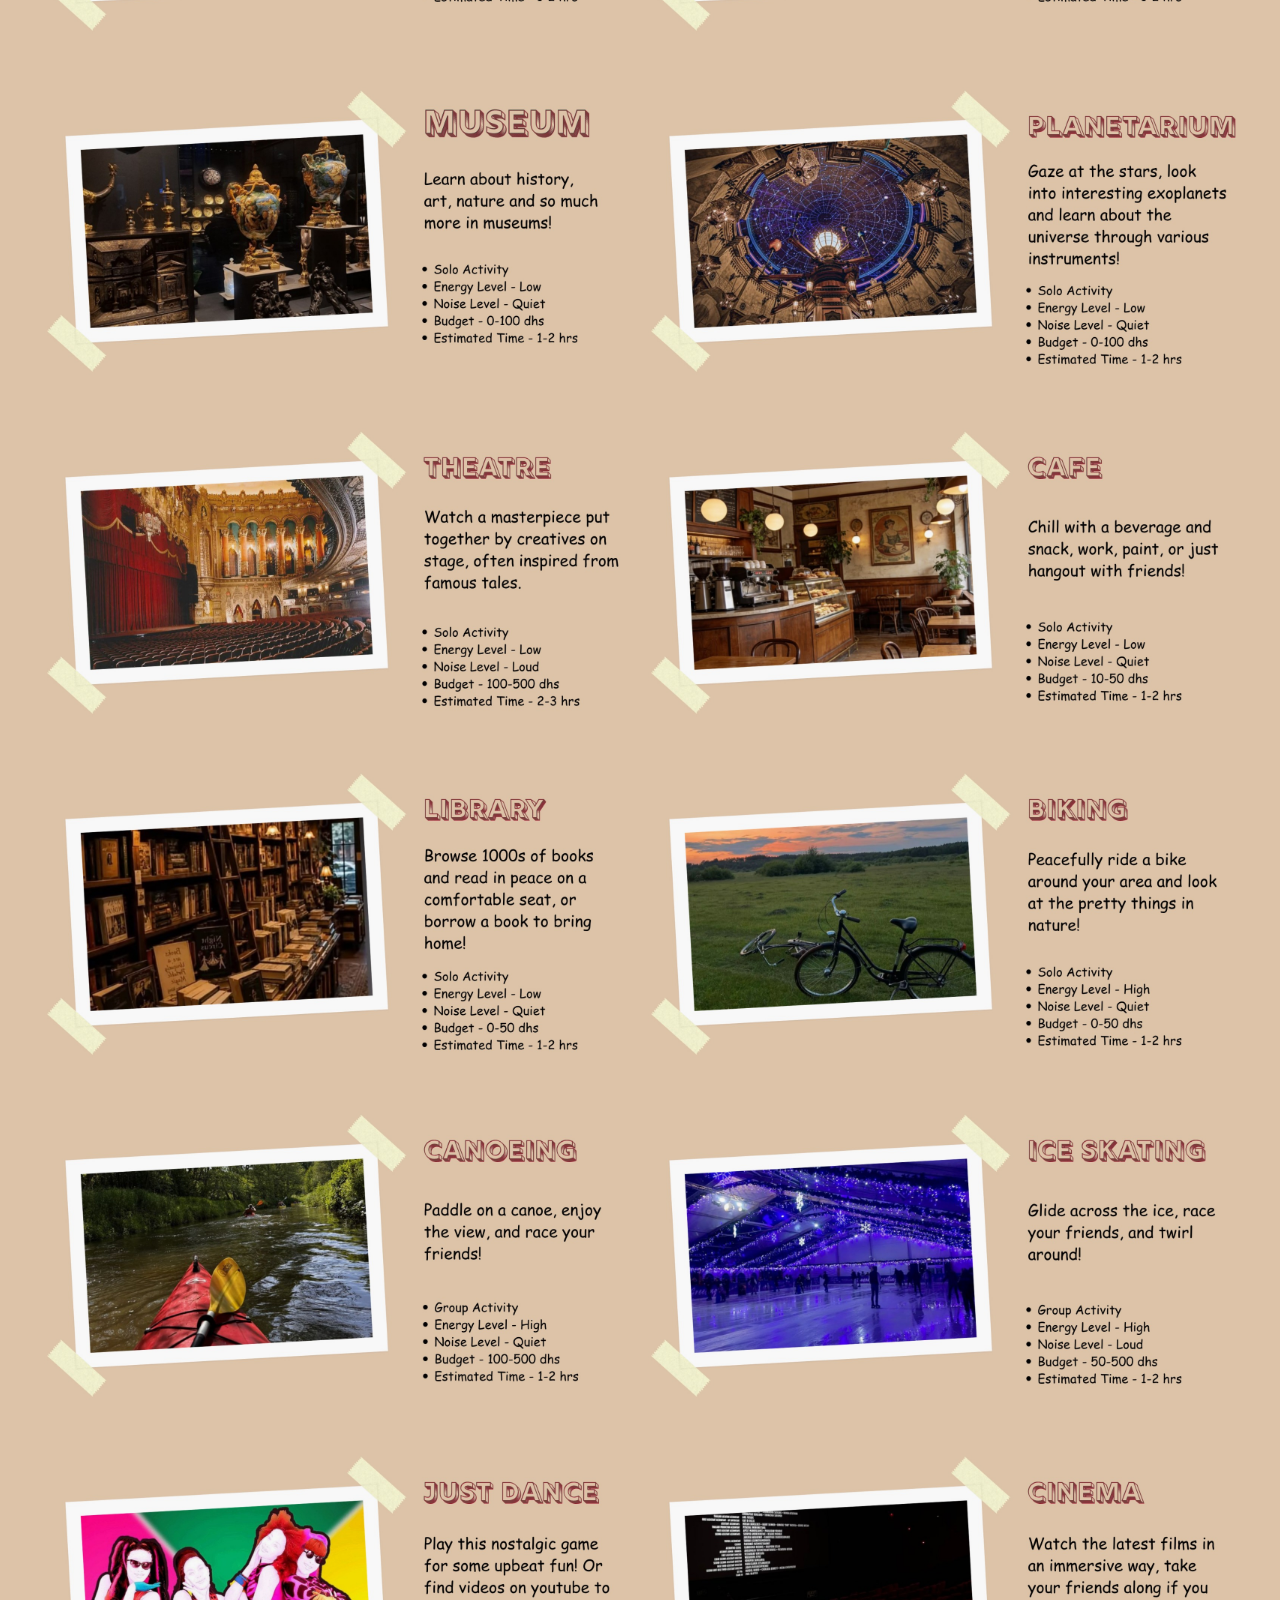
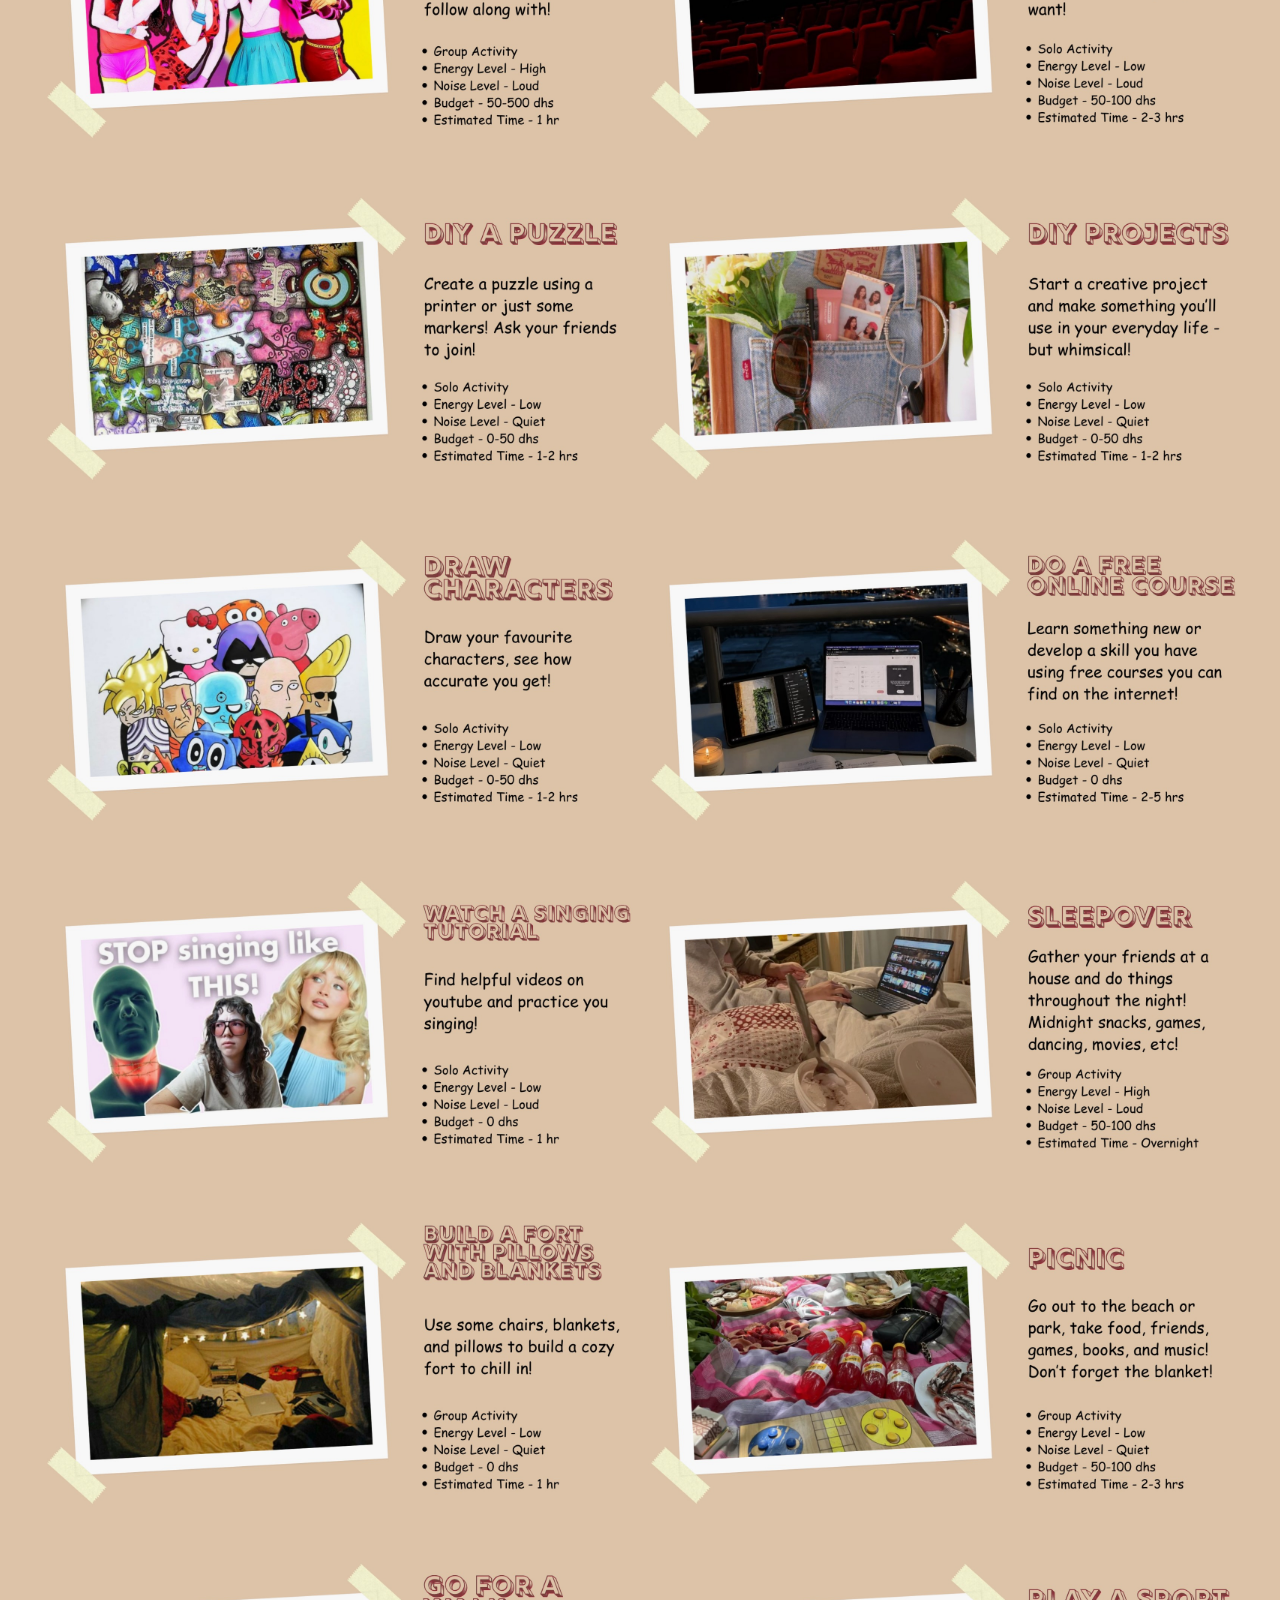
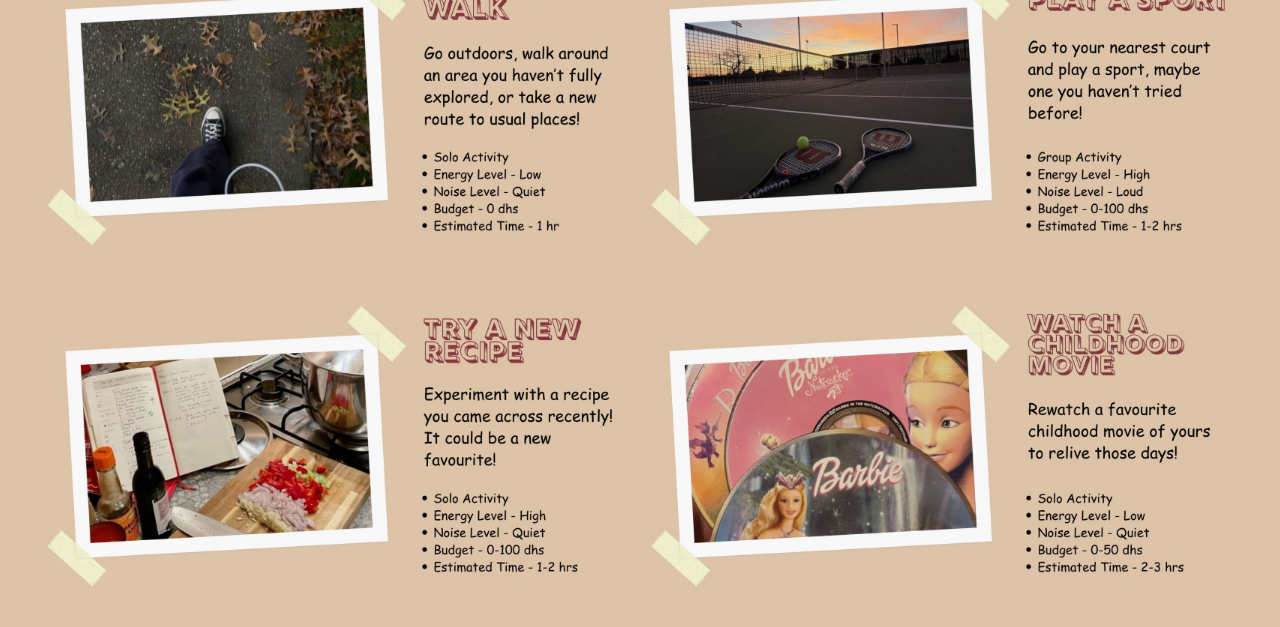
==== commit 940e870a: "Fix HTML entity encoding in index.html" ====
--- a/index.html
+++ b/index.html
@@ -24,7 +24,7 @@
             
             <div class="row1">
                 <img src="bowlingactivity.png" alt="Bowling image">
-                <img src="Billiard.jpeg" alt="Billiard image">
+                <img src="Billiard.png" alt="Billiard image">
             </div>
             <div class="row2">
                 <img src="arcade.jpeg" alt="Arcade image">
@@ -80,7 +80,7 @@
             </div>
             <div class="row15">
                 <img src="sing.jpeg" alt="Singing image">
-                <img src="C:\Users\obere\Downloads\sleepover.jpeg" alt="Sleepover image">
+                <img src="sleepover.jpeg" alt="Sleepover image">
             </div>
             <div class="row16">
                 <img src="fort.jpeg" alt="Fort image">
